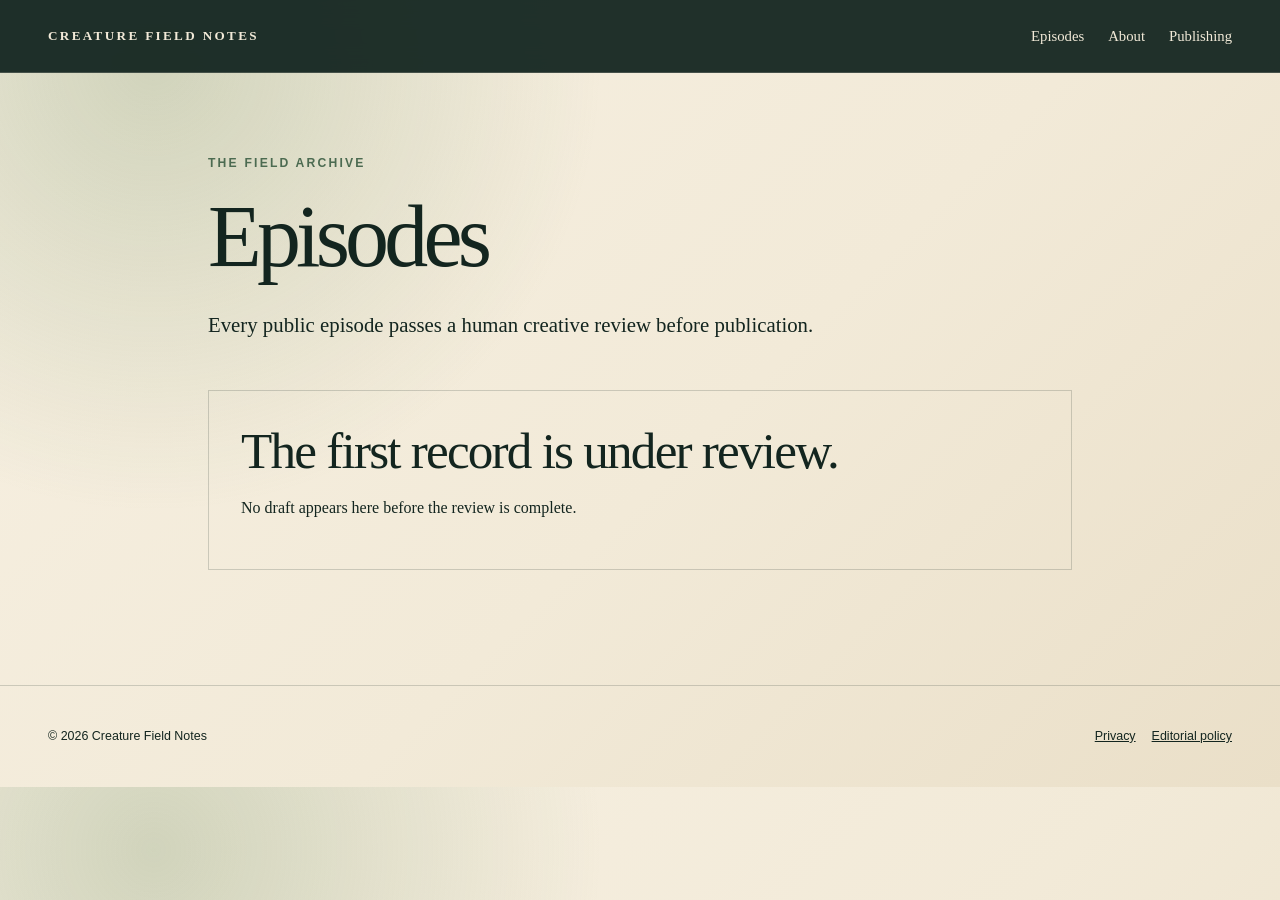
==== episodes/index.html @ b3d5b7f1 "feat: 建立自營內容站與發佈管線" ====
<!doctype html>
<html lang="en">
<head>
  <meta charset="utf-8"><meta name="viewport" content="width=device-width, initial-scale=1">
  <title>Episodes — Creature Field Notes</title>
  <meta name="description" content="Published episodes from Creature Field Notes.">
  <link rel="canonical" href="https://littlecloud891117-tech.github.io/creature-field-notes/episodes/">
  <link rel="stylesheet" href="../assets/styles.css">
</head>
<body>
  <header class="site-header"><nav class="shell nav" aria-label="Main navigation"><a class="brand" href="../">Creature Field Notes</a><div class="nav-links"><a href="./">Episodes</a><a href="../about.html">About</a><a href="../publishing.html">Publishing</a></div></nav></header>
  <main class="shell page">
    <p class="eyebrow">The field archive</p><h1>Episodes</h1>
    <p class="page-intro">Every public episode passes a human creative review before publication.</p>
    <!-- EPISODE_LIST_START -->
    <div class="empty"><h2>The first record is under review.</h2><p>No draft appears here before the review is complete.</p></div>
    <!-- EPISODE_LIST_END -->
  </main>
  <footer class="site-footer"><div class="shell footer-grid"><span>© 2026 Creature Field Notes</span><div class="footer-links"><a href="../privacy.html">Privacy</a><a href="../publishing.html">Editorial policy</a></div></div></footer>
</body>
</html>
---- assets/styles.css ----
:root {
  --ink: #13251f;
  --forest: #17392f;
  --moss: #4c6b51;
  --fern: #8ba178;
  --paper: #f2ead8;
  --paper-deep: #e1d3b8;
  --ember: #d77945;
  --line: rgba(19, 37, 31, 0.18);
  --max: 74rem;
}

* { box-sizing: border-box; }

html { scroll-behavior: smooth; }

body {
  margin: 0;
  color: var(--ink);
  background:
    radial-gradient(circle at 12% 8%, rgba(139, 161, 120, 0.35), transparent 28rem),
    linear-gradient(135deg, #f7f0e2 0%, var(--paper) 55%, #eadfc8 100%);
  font-family: Georgia, "Times New Roman", serif;
  line-height: 1.65;
}

a { color: inherit; }
a:hover { color: var(--ember); }

.shell {
  width: min(calc(100% - 2rem), var(--max));
  margin-inline: auto;
}

.site-header {
  position: sticky;
  top: 0;
  z-index: 10;
  border-bottom: 1px solid rgba(242, 234, 216, 0.18);
  background: rgba(19, 37, 31, 0.94);
  color: var(--paper);
  backdrop-filter: blur(12px);
}

.nav {
  min-height: 4.5rem;
  display: flex;
  align-items: center;
  justify-content: space-between;
  gap: 2rem;
}

.brand {
  text-decoration: none;
  text-transform: uppercase;
  letter-spacing: 0.18em;
  font-size: 0.82rem;
  font-weight: 700;
}

.nav-links { display: flex; gap: 1.5rem; }
.nav-links a { text-decoration: none; font-size: 0.92rem; }

.hero {
  min-height: 72vh;
  display: grid;
  grid-template-columns: 1.25fr 0.75fr;
  align-items: center;
  gap: 4rem;
  padding-block: 6rem;
}

.eyebrow {
  margin: 0 0 1rem;
  color: var(--moss);
  font-family: Arial, sans-serif;
  font-size: 0.76rem;
  font-weight: 700;
  letter-spacing: 0.18em;
  text-transform: uppercase;
}

h1, h2, h3 { line-height: 1.08; font-weight: 500; }
h1 { max-width: 12ch; margin: 0; font-size: clamp(3.25rem, 8vw, 7.5rem); letter-spacing: -0.055em; }
h2 { margin: 0 0 1rem; font-size: clamp(2rem, 4vw, 3.75rem); letter-spacing: -0.035em; }
h3 { font-size: 1.35rem; }

.lede { max-width: 37rem; margin: 2rem 0; font-size: clamp(1.15rem, 2vw, 1.45rem); }

.button {
  display: inline-block;
  border: 1px solid var(--forest);
  padding: 0.85rem 1.2rem;
  background: var(--forest);
  color: var(--paper);
  font-family: Arial, sans-serif;
  font-size: 0.85rem;
  font-weight: 700;
  letter-spacing: 0.06em;
  text-decoration: none;
  text-transform: uppercase;
}

.button:hover { background: var(--ember); border-color: var(--ember); color: #fff; }

.specimen {
  position: relative;
  aspect-ratio: 4 / 5;
  overflow: hidden;
  border: 1px solid var(--line);
  border-radius: 50% 50% 7% 7% / 30% 30% 7% 7%;
  background:
    radial-gradient(circle at 50% 32%, #f0b866 0 3%, transparent 3.5%),
    radial-gradient(ellipse at 50% 44%, #273f32 0 10%, transparent 10.5%),
    radial-gradient(ellipse at 44% 46%, #49614a 0 23%, transparent 23.5%),
    repeating-radial-gradient(ellipse at 50% 75%, #294b3b 0 6%, #17392f 6% 12%);
  box-shadow: 0 2rem 6rem rgba(23, 57, 47, 0.18);
}

.specimen::after {
  content: "FIELD RECORD 001";
  position: absolute;
  right: 1rem;
  bottom: 1.25rem;
  left: 1rem;
  border-top: 1px solid rgba(242, 234, 216, 0.5);
  padding-top: 0.8rem;
  color: var(--paper);
  font-family: Arial, sans-serif;
  font-size: 0.68rem;
  letter-spacing: 0.18em;
}

.band { background: var(--forest); color: var(--paper); }
.section { padding-block: 5rem; }
.section-grid { display: grid; grid-template-columns: 0.75fr 1.25fr; gap: 4rem; }
.section p { max-width: 46rem; }

.cards { display: grid; grid-template-columns: repeat(3, 1fr); gap: 1rem; margin-top: 2.5rem; }
.card { border: 1px solid currentColor; padding: 1.5rem; min-height: 13rem; }
.card-number { color: var(--fern); font-family: Arial, sans-serif; font-size: 0.72rem; letter-spacing: 0.15em; }

.status {
  display: grid;
  grid-template-columns: auto 1fr;
  gap: 1rem;
  align-items: start;
  border-block: 1px solid var(--line);
  padding-block: 1.5rem;
}

.status-dot { width: 0.7rem; height: 0.7rem; margin-top: 0.5rem; border-radius: 50%; background: var(--ember); }
.status p { margin: 0; }

.page { max-width: 54rem; min-height: 68vh; padding-block: 5rem 7rem; }
.page h1 { max-width: none; font-size: clamp(3rem, 7vw, 5.5rem); }
.page-intro { margin: 1.5rem 0 3rem; font-size: 1.3rem; }
.empty { margin-top: 3rem; border: 1px solid var(--line); padding: 2rem; }

.episode-list { list-style: none; margin: 3rem 0; padding: 0; }
.episode-list li { border-top: 1px solid var(--line); padding: 1.5rem 0; }
.episode-list li:last-child { border-bottom: 1px solid var(--line); }
.episode-list a { font-size: 1.4rem; text-decoration: none; }
.episode-meta { display: block; color: var(--moss); font-family: Arial, sans-serif; font-size: 0.78rem; }

.story { font-size: 1.12rem; }
.story p:first-child::first-letter { float: left; margin: 0.1em 0.1em 0 0; color: var(--ember); font-size: 4rem; line-height: 0.8; }

.site-footer { border-top: 1px solid var(--line); padding-block: 2.5rem; font-family: Arial, sans-serif; font-size: 0.78rem; }
.footer-grid { display: flex; justify-content: space-between; gap: 2rem; }
.footer-links { display: flex; gap: 1rem; }

@media (max-width: 760px) {
  .nav { align-items: flex-start; flex-direction: column; gap: 0.5rem; padding-block: 1rem; }
  .nav-links { width: 100%; justify-content: space-between; gap: 0.75rem; }
  .hero, .section-grid { grid-template-columns: 1fr; gap: 2.5rem; }
  .hero { padding-block: 3.5rem; }
  .specimen { width: min(100%, 25rem); }
  .cards { grid-template-columns: 1fr; }
  .footer-grid { flex-direction: column; }
}
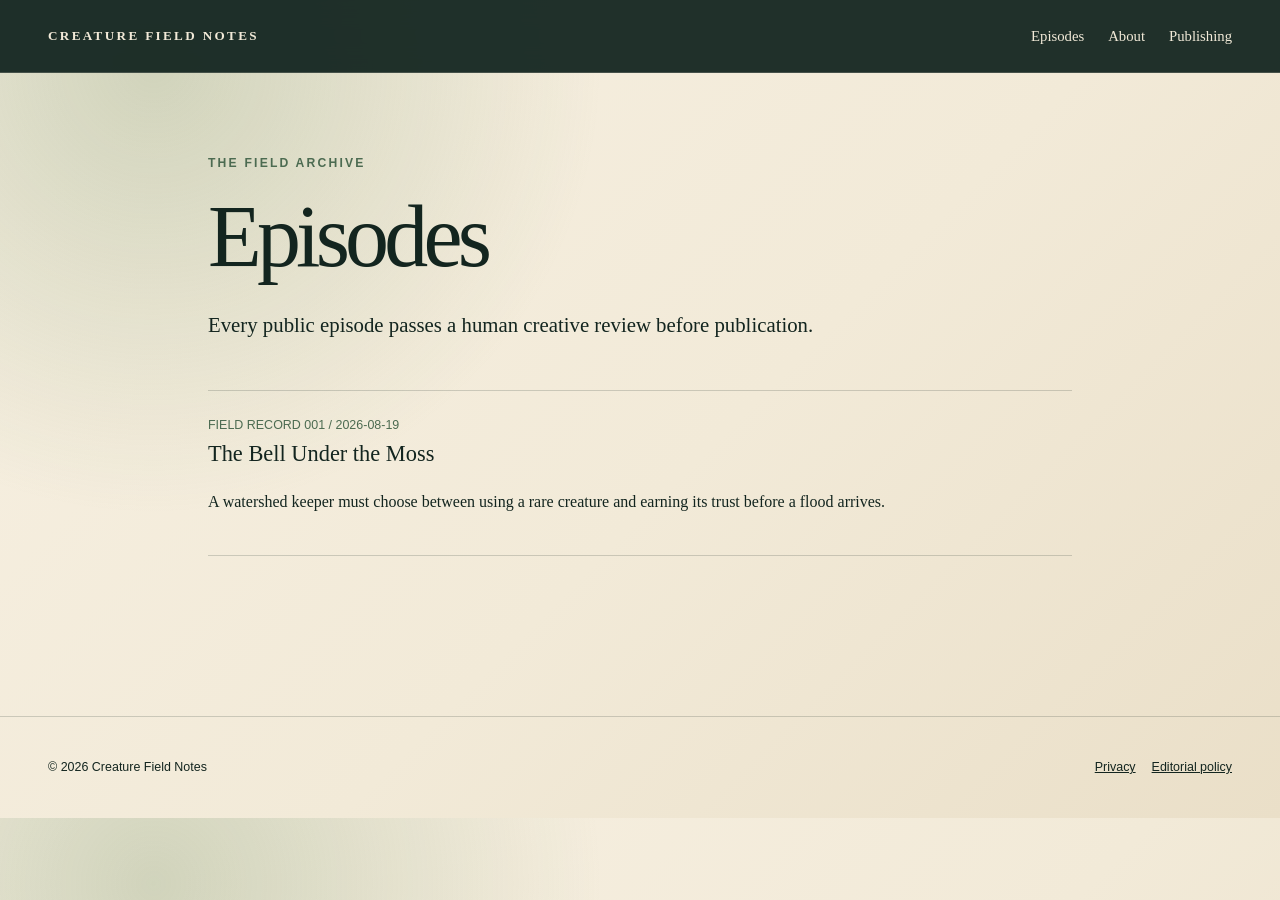
==== commit 9bf1261e: "feat: 發佈通過人類創作關卡的連載" ====
--- a/episodes/index.html
+++ b/episodes/index.html
@@ -13,7 +13,9 @@
     <p class="eyebrow">The field archive</p><h1>Episodes</h1>
     <p class="page-intro">Every public episode passes a human creative review before publication.</p>
     <!-- EPISODE_LIST_START -->
-    <div class="empty"><h2>The first record is under review.</h2><p>No draft appears here before the review is complete.</p></div>
+    <ol class="episode-list">
+    <li><span class="episode-meta">FIELD RECORD 001 / 2026-08-19</span><a href="the-bell-under-the-moss/">The Bell Under the Moss</a><p>A watershed keeper must choose between using a rare creature and earning its trust before a flood arrives.</p></li>
+    </ol>
     <!-- EPISODE_LIST_END -->
   </main>
   <footer class="site-footer"><div class="shell footer-grid"><span>© 2026 Creature Field Notes</span><div class="footer-links"><a href="../privacy.html">Privacy</a><a href="../publishing.html">Editorial policy</a></div></div></footer>
